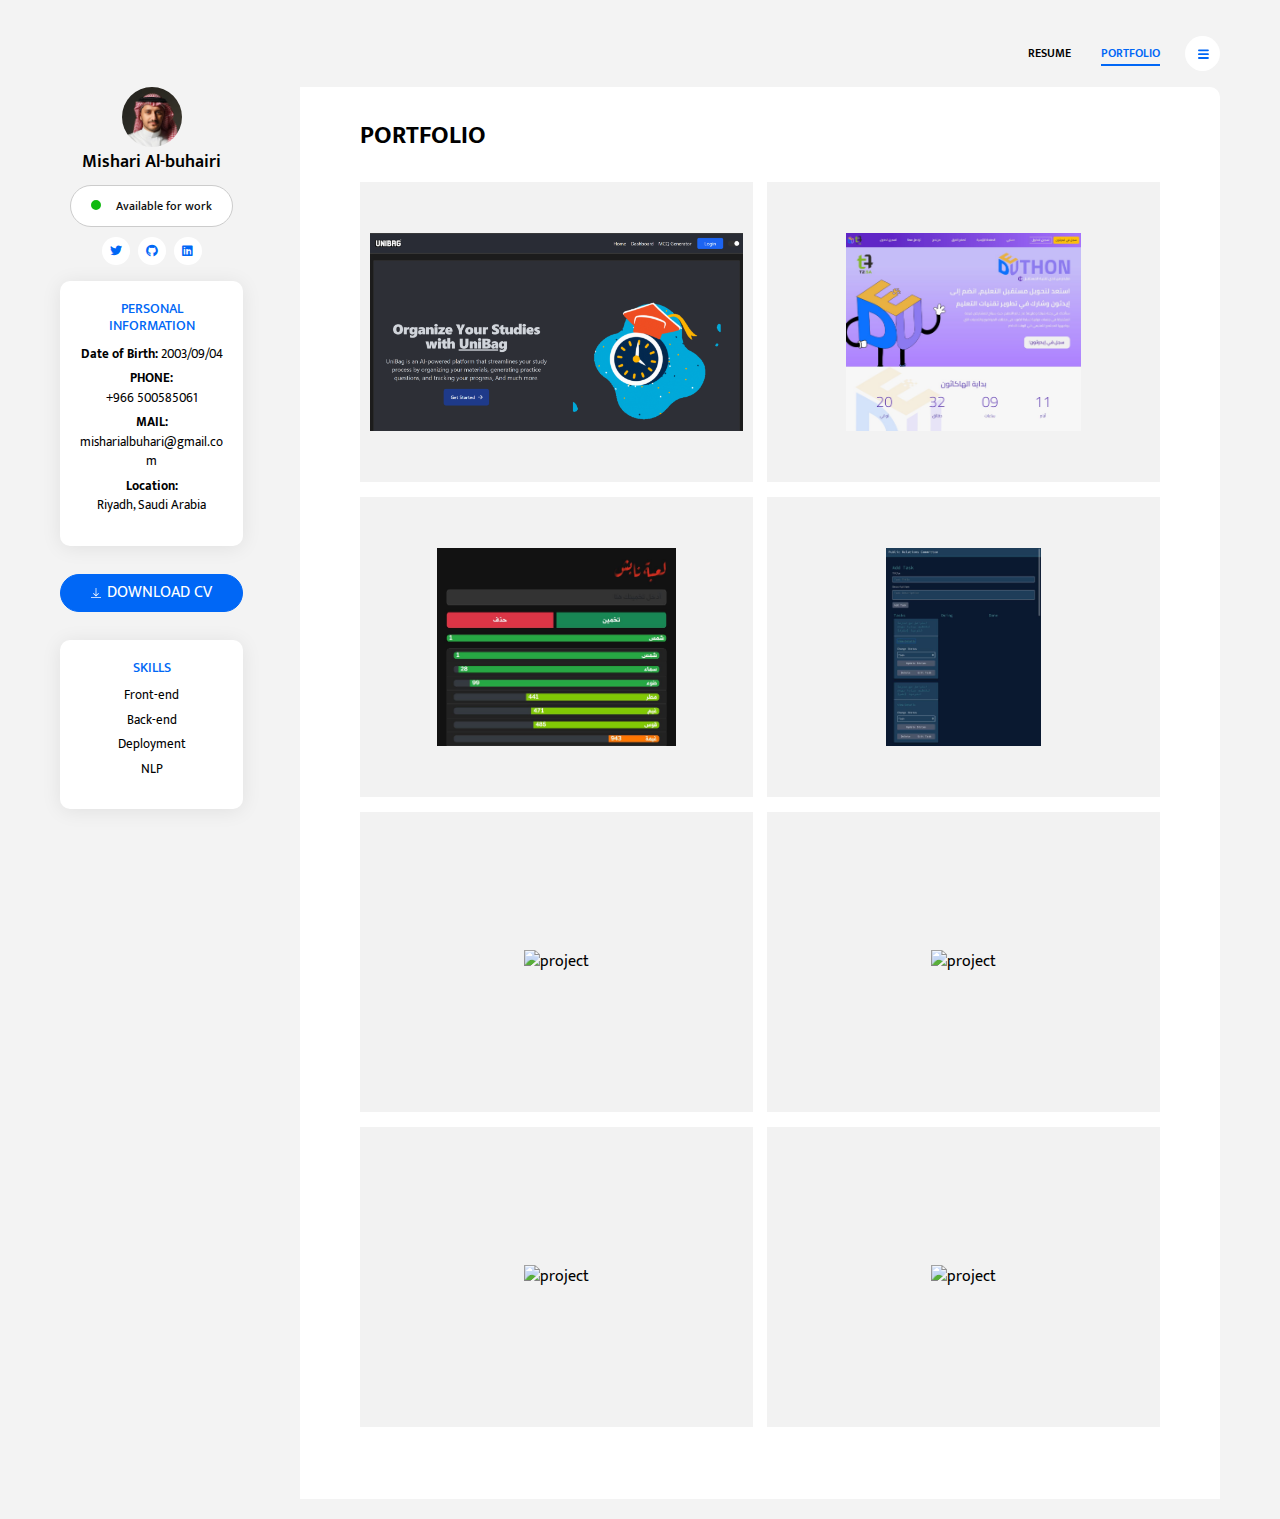
==== portfolio/index.html @ 57e5e0df "first commit" ====
<!DOCTYPE html>
<html lang="en">

<head>
    <meta charset="UTF-8">
    <meta name="viewport" content="width=device-width, initial-scale=1.0">
    <meta http-equiv="X-UA-Compatible" content="ie=edge">
    <title>Portfolio</title>
    <link rel="icon" href="../assets/images/cv.png" type="icon">
    <link href="https://fonts.googleapis.com/css?family=Mukta:300,400,500,600,700&display=swap" rel="stylesheet">
    <link rel="stylesheet" href="../assets/vendors/@fortawesome/fontawesome-free/css/all.min.css">
    <link rel="stylesheet" href="../assets/css/live-resume.css">
</head>

<body>
    <header>
        <div class=" ml-auto mr-3 ml-md-0 mr-md-auto">
        </div>
        <nav class="collapsible-nav" id="collapsible-nav">


            <a href="/" class="nav-link ">RESUME</a>
            <!-- <a href="resume.html" class="nav-link "></a> -->
            <a href="/portfolio" class="nav-link active ">PORTFOLIO</a>
     
        </nav>
        <button class="btn btn-menu-toggle btn-white rounded-circle" data-toggle="collapsible-nav"
            data-target="collapsible-nav"><img src="../assets/images/hamburger.svg" alt="hamburger"></button>

    </header>
    <div class="content-wrapper">
        <aside>
            <div class="profile-img-wrapper">
                <img src="../assets/images/profile_pic_mini.jpg" alt="profile">
            </div>
            <h1 class="profile-name">Mishari Al-buhairi</h1>
            <div>




                <div class="text-center" style="text-align: center;">
                    <span class="badge badge-white badge-pill profile-designation" style="display: inline-flex; align-items: center; padding: 10px 20px; border-radius: 50px; background-color: #fff; border: 1px solid #ccc;">
                        <!-- Pulsing Dot -->
                        <div id="holder" style="margin-right: 10px; position: relative; width: 15px; height: 12px;">
                            <div style="width: 10px; height: 10px; border: 5px solid #11ba11; border-radius: 30px; background-color: #00FF00; z-index: 10; position: absolute; left: 0px; top: 0px;"></div>
                            <div style="border: 10px solid #00FF00; background: transparent; border-radius: 60px; height: 50px; width: 50px; animation: pulse 3s ease-out infinite; position: absolute; top: -20px; left: -20px; z-index: 1; opacity: 0;"></div>
                        </div>
                        <!-- Text -->
                        <span>Available for work</span>
                    </span>
                </div>
                
                <!-- Pulsing Animation -->
                <style>
                @keyframes pulse {
                  0% {
                    transform: scale(0);
                    opacity: 0.0;
                  }
                  25% {
                    transform: scale(0);
                    opacity: 0.1;
                  }
                  50% {
                    transform: scale(0.1);
                    opacity: 0.3;
                  }
                  75% {
                    transform: scale(0.5);
                    opacity: 0.5;
                  }
                  100% {
                    transform: scale(1);
                    opacity: 0.0;
                  }
                }
                </style>
                
                
                
                
                
            
                


            
                
                




            </div>

            <nav class="social-links">
                <a href="https://x.com/misharibuhairi" class="social-link"><i class="fab fa-twitter"></i></a>
                <a href="https://github.com/misharii" class="social-link"><i class="fab fa-github"></i></a>
                <a href="https://www.linkedin.com/in/mishari-albuhari" class="social-link"><i class="fab fa-linkedin"></i></a>
            </nav>
            <div class="widget">
                <div class="widget card">
                    <div class="card-body">
                        <div class="widget-content">
                            <h5 class="widget-title card-title">Personal Information</h5>
                            <p><strong>Date of Birth:</strong> 2003/09/04</p>
                            <p><strong>PHONE:</strong><br>
                                 +966 500585061</p>
                            <p><strong>MAIL:</strong><br> misharialbuhari@gmail.com</p>
                            <p><strong>Location:</strong><br> Riyadh, Saudi Arabia</p>
                        </div>
                    </div>
                </div>
                
            
            
            <div>
                <a href="../assets/resume/Mishari-resume.pdf" download="Mishari-resume.pdf">
                    <button class="btn btn-download-cv btn-primary rounded-pill">
                        <img src="../assets/images/download.svg" alt="download" class="btn-img">DOWNLOAD CV</button>
                </a>
            </div>
            

            </div>
            <div class="widget card">
                <div class="card-body">
                    <div class="widget-content">
                        <h5 class="widget-title card-title">Skills</h5>
                        <p>Front-end</p>
                        <p>Back-end</p>
                        <p>Deployment</p>
                        <p>NLP</p>
                        <p></p>

                    </div>
                </div>
            </div>
        </aside>
        <main>
            <section class="portfolio-section">
                <h2 class="section-title">PORTFOLIO</h2>
                
                <div class="portfolio-wrapper">
                    
                    <a class="portfolio-item hover-box" href="https://unibag.ngrok.io">
                        <img src="../assets/images/unibag.png" alt="project" class="portfolio-item-img">
                        <figcaption class="portfolio-item-details  overlay">
                            <h5 class="portfolio-item-title">UNIBAG</h5>
                            <p class="portfolio-item-description">AI-powered platform that streamlines your study process by organizing your materials, generating practice questions, and tracking your progress, And much more.</p>
                        </figcaption>
                    </a>
                    
                    <a class="portfolio-item hover-box" href="https://eduthon.sa">
                        <img src="../assets/images/eduthon_index.jpg" alt="project" class="portfolio-item-img">
                        <figcaption class="portfolio-item-details overlay">
                            <h5 class="portfolio-item-title">EduThon Website</h5>
                            <p class="portfolio-item-description">Eduthon website where people can register and join and create teams for the contest and communicate together.</p>
                        </figcaption>
                    </a>

                    <a class="portfolio-item hover-box" href="nabesh.xyz">
                        <img src="../assets/images/nabesh_ui.jpg" alt="project" class="portfolio-item-img">
                        <figcaption class="portfolio-item-details overlay">
                            <h5 class="portfolio-item-title">Nabesh game</h5>
                            <p class="portfolio-item-description">Arabic word Similarity game AI-powered ranking system similar to Contexto by NYtimes</p>
                        </figcaption>
                    </a>

                    <a class="portfolio-item hover-box">
                        <img src="../assets/images/task_app.jpg" alt="project" class="portfolio-item-img">
                        <figcaption class="portfolio-item-details overlay">
                            <h5 class="portfolio-item-title">Task managment</h5>
                            <p class="portfolio-item-description">a Task managment app similar to Trello and was there to acomdate the need to manages tasks for cyber security club in King saud University insted of paid apps like trello</p>
                        </figcaption>
                    </a>

                    <figure class="portfolio-item hover-box">
                        <img src="../assets/images/img_5.png" alt="project" class="portfolio-item-img">
                        <figcaption class="portfolio-item-details overlay">
                            <h5 class="portfolio-item-title">PROJECT 05</h5>
                            <p class="portfolio-item-description">Branding, Photography</p>
                        </figcaption>
                    </figure>
                    <figure class="portfolio-item hover-box">
                        <img src="../assets/images/img_6.png" alt="project" class="portfolio-item-img">
                        <figcaption class="portfolio-item-details overlay">
                            <h5 class="portfolio-item-title">PROJECT 06</h5>
                            <p class="portfolio-item-description">Branding, Photography</p>
                        </figcaption>
                    </figure>
                    <figure class="portfolio-item hover-box">
                        <img src="../assets/images/img_7.png" alt="project" class="portfolio-item-img">
                        <figcaption class="portfolio-item-details overlay">
                            <h5 class="portfolio-item-title">PROJECT 07</h5>
                            <p class="portfolio-item-description">Branding, Photography</p>
                        </figcaption>
                    </figure>
                    <figure class="portfolio-item hover-box">
                        <img src="../assets/images/img_8.png" alt="project" class="portfolio-item-img">
                        <figcaption class="portfolio-item-details overlay">
                            <h5 class="portfolio-item-title">PROJECT 08</h5>
                            <p class="portfolio-item-description">Branding, Photography</p>
                        </figcaption>
                    </figure>
                </div>

            </section>
        </main>
    </div>
    <script src="../assets/vendors/jquery/dist/jquery.min.js"></script>
    <script src="../assets/vendors/@popperjs/core/dist/umd/popper-base.min.js"></script>
    <script src="../assets/vendors/bootstrap/dist/js/bootstrap.min.js"></script>
    <script src="../assets/vendors/entry/jq.entry.min.js"></script>
    <script src="../assets/js/live-resume.js"></script>
</body>

</html>
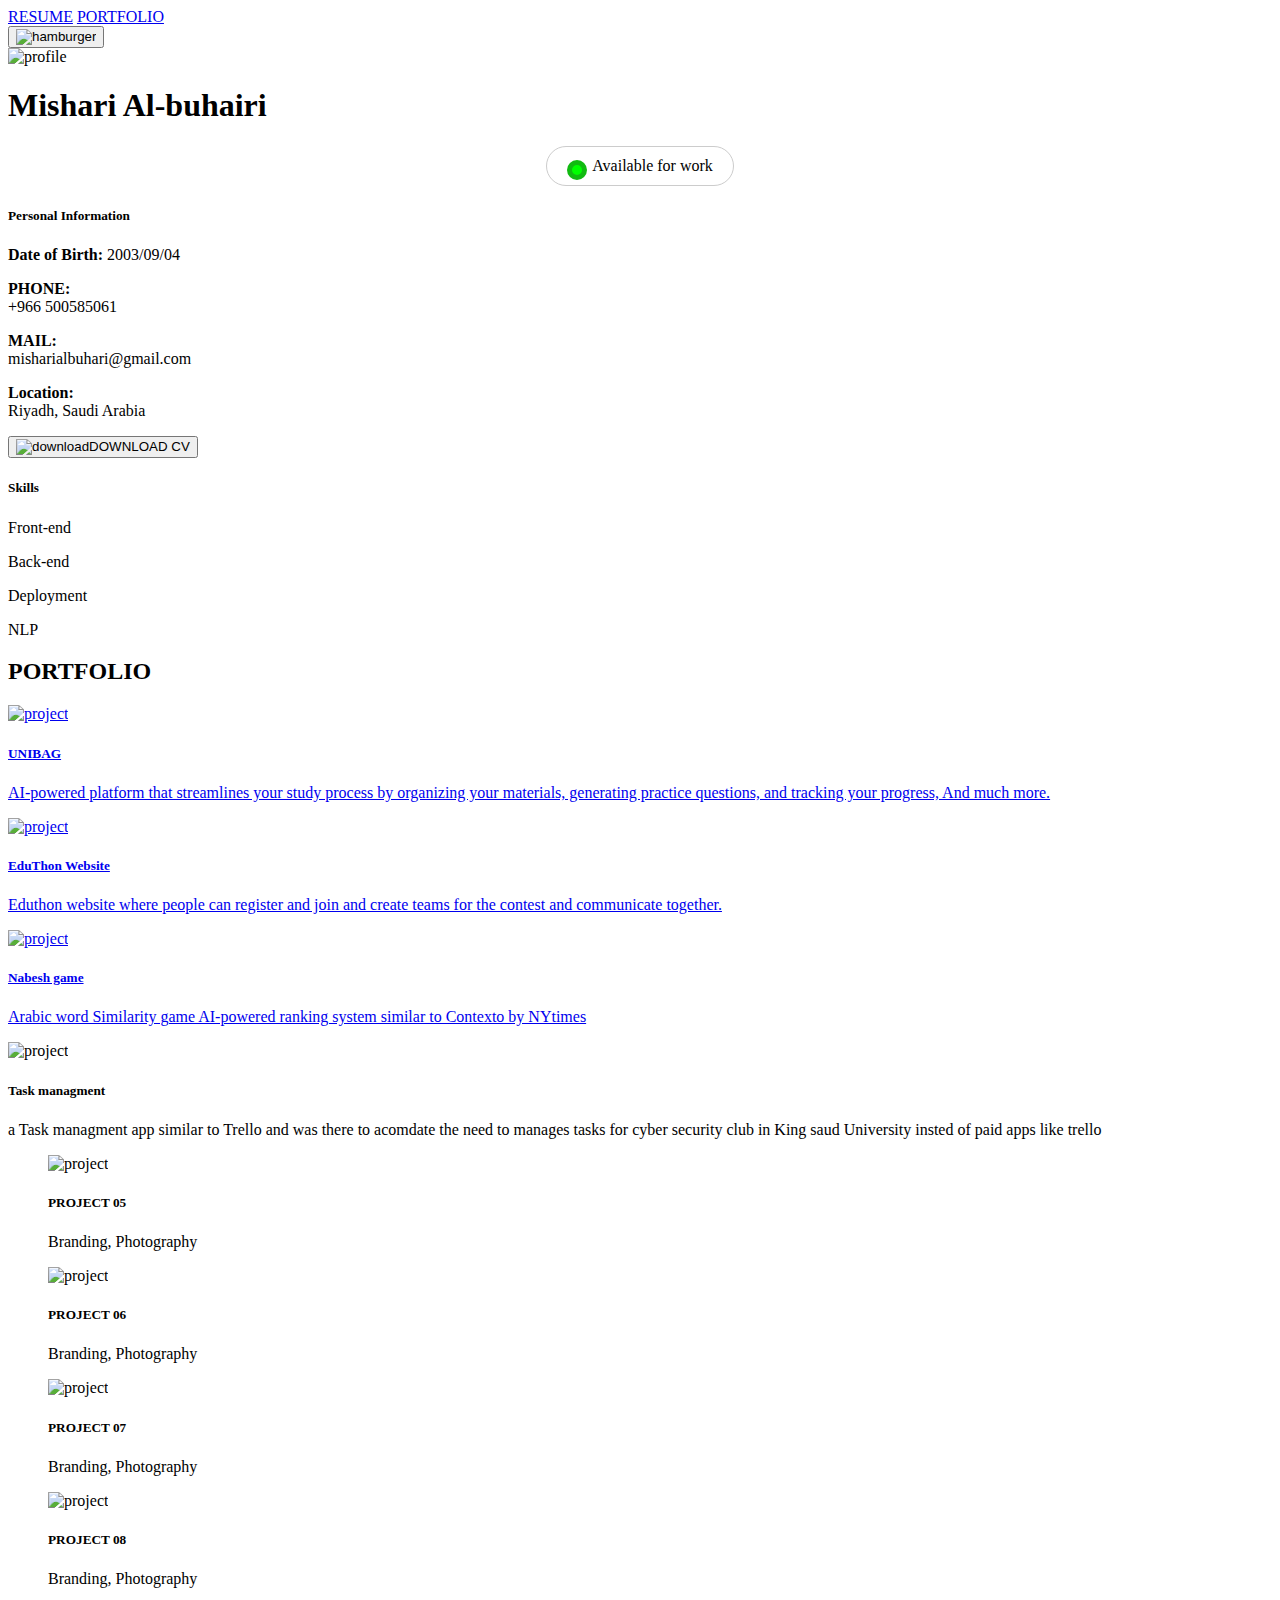
==== commit 191e3905: "Update index.html" ====
--- a/portfolio/index.html
+++ b/portfolio/index.html
@@ -6,10 +6,10 @@
     <meta name="viewport" content="width=device-width, initial-scale=1.0">
     <meta http-equiv="X-UA-Compatible" content="ie=edge">
     <title>Portfolio</title>
-    <link rel="icon" href="../assets/images/cv.png" type="icon">
+    <link rel="icon" href="assets/images/cv.png" type="icon">
     <link href="https://fonts.googleapis.com/css?family=Mukta:300,400,500,600,700&display=swap" rel="stylesheet">
-    <link rel="stylesheet" href="../assets/vendors/@fortawesome/fontawesome-free/css/all.min.css">
-    <link rel="stylesheet" href="../assets/css/live-resume.css">
+    <link rel="stylesheet" href="assets/vendors/@fortawesome/fontawesome-free/css/all.min.css">
+    <link rel="stylesheet" href="assets/css/live-resume.css">
 </head>
 
 <body>
@@ -25,13 +25,13 @@
      
         </nav>
         <button class="btn btn-menu-toggle btn-white rounded-circle" data-toggle="collapsible-nav"
-            data-target="collapsible-nav"><img src="../assets/images/hamburger.svg" alt="hamburger"></button>
+            data-target="collapsible-nav"><img src="assets/images/hamburger.svg" alt="hamburger"></button>
 
     </header>
     <div class="content-wrapper">
         <aside>
             <div class="profile-img-wrapper">
-                <img src="../assets/images/profile_pic_mini.jpg" alt="profile">
+                <img src="assets/images/profile_pic_mini.jpg" alt="profile">
             </div>
             <h1 class="profile-name">Mishari Al-buhairi</h1>
             <div>
@@ -116,9 +116,9 @@
             
             
             <div>
-                <a href="../assets/resume/Mishari-resume.pdf" download="Mishari-resume.pdf">
+                <a href="assets/resume/Mishari-resume.pdf" download="Mishari-resume.pdf">
                     <button class="btn btn-download-cv btn-primary rounded-pill">
-                        <img src="../assets/images/download.svg" alt="download" class="btn-img">DOWNLOAD CV</button>
+                        <img src="assets/images/download.svg" alt="download" class="btn-img">DOWNLOAD CV</button>
                 </a>
             </div>
             
@@ -145,7 +145,7 @@
                 <div class="portfolio-wrapper">
                     
                     <a class="portfolio-item hover-box" href="https://unibag.ngrok.io">
-                        <img src="../assets/images/unibag.png" alt="project" class="portfolio-item-img">
+                        <img src="assets/images/unibag.png" alt="project" class="portfolio-item-img">
                         <figcaption class="portfolio-item-details  overlay">
                             <h5 class="portfolio-item-title">UNIBAG</h5>
                             <p class="portfolio-item-description">AI-powered platform that streamlines your study process by organizing your materials, generating practice questions, and tracking your progress, And much more.</p>
@@ -153,7 +153,7 @@
                     </a>
                     
                     <a class="portfolio-item hover-box" href="https://eduthon.sa">
-                        <img src="../assets/images/eduthon_index.jpg" alt="project" class="portfolio-item-img">
+                        <img src="assets/images/eduthon_index.jpg" alt="project" class="portfolio-item-img">
                         <figcaption class="portfolio-item-details overlay">
                             <h5 class="portfolio-item-title">EduThon Website</h5>
                             <p class="portfolio-item-description">Eduthon website where people can register and join and create teams for the contest and communicate together.</p>
@@ -161,7 +161,7 @@
                     </a>
 
                     <a class="portfolio-item hover-box" href="nabesh.xyz">
-                        <img src="../assets/images/nabesh_ui.jpg" alt="project" class="portfolio-item-img">
+                        <img src="assets/images/nabesh_ui.jpg" alt="project" class="portfolio-item-img">
                         <figcaption class="portfolio-item-details overlay">
                             <h5 class="portfolio-item-title">Nabesh game</h5>
                             <p class="portfolio-item-description">Arabic word Similarity game AI-powered ranking system similar to Contexto by NYtimes</p>
@@ -169,7 +169,7 @@
                     </a>
 
                     <a class="portfolio-item hover-box">
-                        <img src="../assets/images/task_app.jpg" alt="project" class="portfolio-item-img">
+                        <img src="assets/images/task_app.jpg" alt="project" class="portfolio-item-img">
                         <figcaption class="portfolio-item-details overlay">
                             <h5 class="portfolio-item-title">Task managment</h5>
                             <p class="portfolio-item-description">a Task managment app similar to Trello and was there to acomdate the need to manages tasks for cyber security club in King saud University insted of paid apps like trello</p>
@@ -177,28 +177,28 @@
                     </a>
 
                     <figure class="portfolio-item hover-box">
-                        <img src="../assets/images/img_5.png" alt="project" class="portfolio-item-img">
+                        <img src="assets/images/img_5.png" alt="project" class="portfolio-item-img">
                         <figcaption class="portfolio-item-details overlay">
                             <h5 class="portfolio-item-title">PROJECT 05</h5>
                             <p class="portfolio-item-description">Branding, Photography</p>
                         </figcaption>
                     </figure>
                     <figure class="portfolio-item hover-box">
-                        <img src="../assets/images/img_6.png" alt="project" class="portfolio-item-img">
+                        <img src="assets/images/img_6.png" alt="project" class="portfolio-item-img">
                         <figcaption class="portfolio-item-details overlay">
                             <h5 class="portfolio-item-title">PROJECT 06</h5>
                             <p class="portfolio-item-description">Branding, Photography</p>
                         </figcaption>
                     </figure>
                     <figure class="portfolio-item hover-box">
-                        <img src="../assets/images/img_7.png" alt="project" class="portfolio-item-img">
+                        <img src="assets/images/img_7.png" alt="project" class="portfolio-item-img">
                         <figcaption class="portfolio-item-details overlay">
                             <h5 class="portfolio-item-title">PROJECT 07</h5>
                             <p class="portfolio-item-description">Branding, Photography</p>
                         </figcaption>
                     </figure>
                     <figure class="portfolio-item hover-box">
-                        <img src="../assets/images/img_8.png" alt="project" class="portfolio-item-img">
+                        <img src="assets/images/img_8.png" alt="project" class="portfolio-item-img">
                         <figcaption class="portfolio-item-details overlay">
                             <h5 class="portfolio-item-title">PROJECT 08</h5>
                             <p class="portfolio-item-description">Branding, Photography</p>
@@ -209,11 +209,11 @@
             </section>
         </main>
     </div>
-    <script src="../assets/vendors/jquery/dist/jquery.min.js"></script>
-    <script src="../assets/vendors/@popperjs/core/dist/umd/popper-base.min.js"></script>
-    <script src="../assets/vendors/bootstrap/dist/js/bootstrap.min.js"></script>
-    <script src="../assets/vendors/entry/jq.entry.min.js"></script>
-    <script src="../assets/js/live-resume.js"></script>
+    <script src="assets/vendors/jquery/dist/jquery.min.js"></script>
+    <script src="assets/vendors/@popperjs/core/dist/umd/popper-base.min.js"></script>
+    <script src="assets/vendors/bootstrap/dist/js/bootstrap.min.js"></script>
+    <script src="assets/vendors/entry/jq.entry.min.js"></script>
+    <script src="assets/js/live-resume.js"></script>
 </body>
 
-</html>+</html>
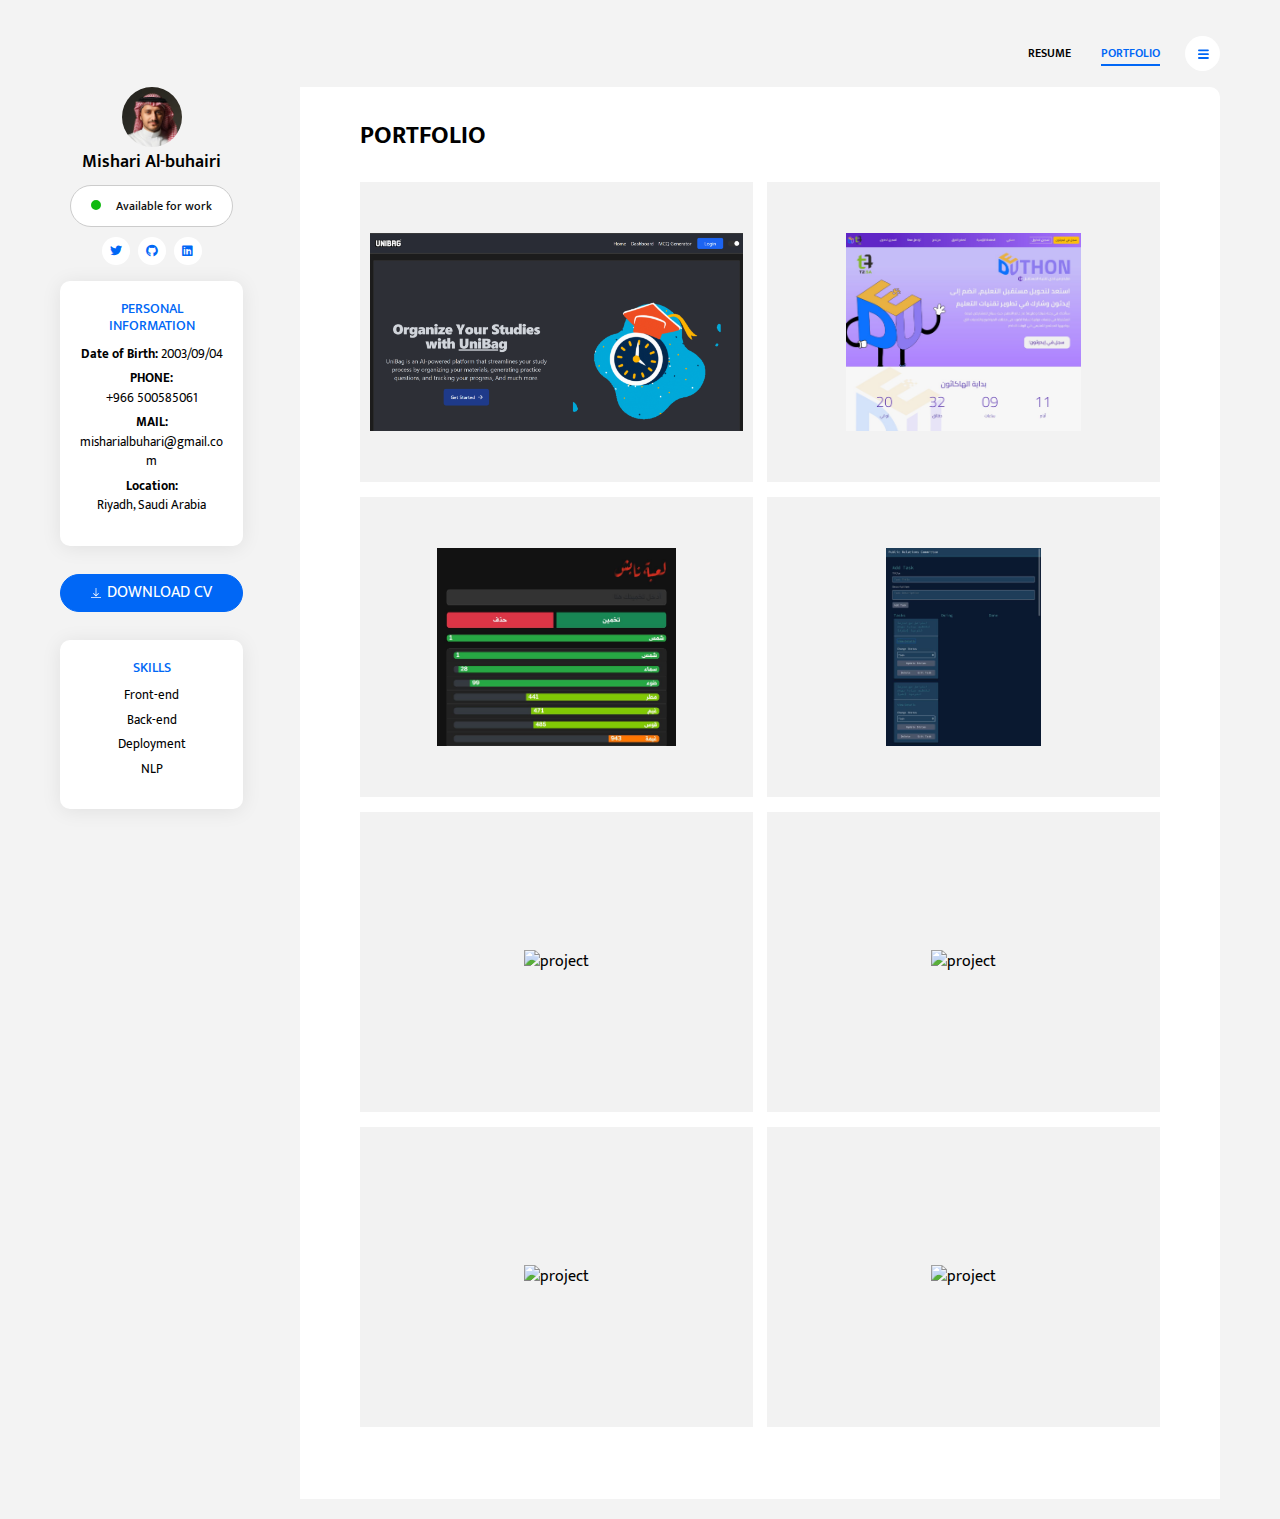
==== commit 18f51c68: "Update index.html" ====
--- a/portfolio/index.html
+++ b/portfolio/index.html
@@ -6,10 +6,10 @@
     <meta name="viewport" content="width=device-width, initial-scale=1.0">
     <meta http-equiv="X-UA-Compatible" content="ie=edge">
     <title>Portfolio</title>
-    <link rel="icon" href="assets/images/cv.png" type="icon">
+    <link rel="icon" href="../assets/images/cv.png" type="icon">
     <link href="https://fonts.googleapis.com/css?family=Mukta:300,400,500,600,700&display=swap" rel="stylesheet">
-    <link rel="stylesheet" href="assets/vendors/@fortawesome/fontawesome-free/css/all.min.css">
-    <link rel="stylesheet" href="assets/css/live-resume.css">
+    <link rel="stylesheet" href="../assets/vendors/@fortawesome/fontawesome-free/css/all.min.css">
+    <link rel="stylesheet" href="../assets/css/live-resume.css">
 </head>
 
 <body>
@@ -25,13 +25,13 @@
      
         </nav>
         <button class="btn btn-menu-toggle btn-white rounded-circle" data-toggle="collapsible-nav"
-            data-target="collapsible-nav"><img src="assets/images/hamburger.svg" alt="hamburger"></button>
+            data-target="collapsible-nav"><img src="../assets/images/hamburger.svg" alt="hamburger"></button>
 
     </header>
     <div class="content-wrapper">
         <aside>
             <div class="profile-img-wrapper">
-                <img src="assets/images/profile_pic_mini.jpg" alt="profile">
+                <img src="../assets/images/profile_pic_mini.jpg" alt="profile">
             </div>
             <h1 class="profile-name">Mishari Al-buhairi</h1>
             <div>
@@ -116,9 +116,9 @@
             
             
             <div>
-                <a href="assets/resume/Mishari-resume.pdf" download="Mishari-resume.pdf">
+                <a href="../assets/resume/Mishari-resume.pdf" download="Mishari-resume.pdf">
                     <button class="btn btn-download-cv btn-primary rounded-pill">
-                        <img src="assets/images/download.svg" alt="download" class="btn-img">DOWNLOAD CV</button>
+                        <img src="../assets/images/download.svg" alt="download" class="btn-img">DOWNLOAD CV</button>
                 </a>
             </div>
             
@@ -145,7 +145,7 @@
                 <div class="portfolio-wrapper">
                     
                     <a class="portfolio-item hover-box" href="https://unibag.ngrok.io">
-                        <img src="assets/images/unibag.png" alt="project" class="portfolio-item-img">
+                        <img src="../assets/images/unibag.png" alt="project" class="portfolio-item-img">
                         <figcaption class="portfolio-item-details  overlay">
                             <h5 class="portfolio-item-title">UNIBAG</h5>
                             <p class="portfolio-item-description">AI-powered platform that streamlines your study process by organizing your materials, generating practice questions, and tracking your progress, And much more.</p>
@@ -153,7 +153,7 @@
                     </a>
                     
                     <a class="portfolio-item hover-box" href="https://eduthon.sa">
-                        <img src="assets/images/eduthon_index.jpg" alt="project" class="portfolio-item-img">
+                        <img src="../assets/images/eduthon_index.jpg" alt="project" class="portfolio-item-img">
                         <figcaption class="portfolio-item-details overlay">
                             <h5 class="portfolio-item-title">EduThon Website</h5>
                             <p class="portfolio-item-description">Eduthon website where people can register and join and create teams for the contest and communicate together.</p>
@@ -161,7 +161,7 @@
                     </a>
 
                     <a class="portfolio-item hover-box" href="nabesh.xyz">
-                        <img src="assets/images/nabesh_ui.jpg" alt="project" class="portfolio-item-img">
+                        <img src="../assets/images/nabesh_ui.jpg" alt="project" class="portfolio-item-img">
                         <figcaption class="portfolio-item-details overlay">
                             <h5 class="portfolio-item-title">Nabesh game</h5>
                             <p class="portfolio-item-description">Arabic word Similarity game AI-powered ranking system similar to Contexto by NYtimes</p>
@@ -169,7 +169,7 @@
                     </a>
 
                     <a class="portfolio-item hover-box">
-                        <img src="assets/images/task_app.jpg" alt="project" class="portfolio-item-img">
+                        <img src="../assets/images/task_app.jpg" alt="project" class="portfolio-item-img">
                         <figcaption class="portfolio-item-details overlay">
                             <h5 class="portfolio-item-title">Task managment</h5>
                             <p class="portfolio-item-description">a Task managment app similar to Trello and was there to acomdate the need to manages tasks for cyber security club in King saud University insted of paid apps like trello</p>
@@ -177,28 +177,28 @@
                     </a>
 
                     <figure class="portfolio-item hover-box">
-                        <img src="assets/images/img_5.png" alt="project" class="portfolio-item-img">
+                        <img src="../assets/images/img_5.png" alt="project" class="portfolio-item-img">
                         <figcaption class="portfolio-item-details overlay">
                             <h5 class="portfolio-item-title">PROJECT 05</h5>
                             <p class="portfolio-item-description">Branding, Photography</p>
                         </figcaption>
                     </figure>
                     <figure class="portfolio-item hover-box">
-                        <img src="assets/images/img_6.png" alt="project" class="portfolio-item-img">
+                        <img src="../assets/images/img_6.png" alt="project" class="portfolio-item-img">
                         <figcaption class="portfolio-item-details overlay">
                             <h5 class="portfolio-item-title">PROJECT 06</h5>
                             <p class="portfolio-item-description">Branding, Photography</p>
                         </figcaption>
                     </figure>
                     <figure class="portfolio-item hover-box">
-                        <img src="assets/images/img_7.png" alt="project" class="portfolio-item-img">
+                        <img src="../assets/images/img_7.png" alt="project" class="portfolio-item-img">
                         <figcaption class="portfolio-item-details overlay">
                             <h5 class="portfolio-item-title">PROJECT 07</h5>
                             <p class="portfolio-item-description">Branding, Photography</p>
                         </figcaption>
                     </figure>
                     <figure class="portfolio-item hover-box">
-                        <img src="assets/images/img_8.png" alt="project" class="portfolio-item-img">
+                        <img src="../assets/images/img_8.png" alt="project" class="portfolio-item-img">
                         <figcaption class="portfolio-item-details overlay">
                             <h5 class="portfolio-item-title">PROJECT 08</h5>
                             <p class="portfolio-item-description">Branding, Photography</p>
@@ -209,11 +209,11 @@
             </section>
         </main>
     </div>
-    <script src="assets/vendors/jquery/dist/jquery.min.js"></script>
-    <script src="assets/vendors/@popperjs/core/dist/umd/popper-base.min.js"></script>
-    <script src="assets/vendors/bootstrap/dist/js/bootstrap.min.js"></script>
-    <script src="assets/vendors/entry/jq.entry.min.js"></script>
-    <script src="assets/js/live-resume.js"></script>
+    <script src="../assets/vendors/jquery/dist/jquery.min.js"></script>
+    <script src="../assets/vendors/@popperjs/core/dist/umd/popper-base.min.js"></script>
+    <script src="../assets/vendors/bootstrap/dist/js/bootstrap.min.js"></script>
+    <script src="../assets/vendors/entry/jq.entry.min.js"></script>
+    <script src="../assets/js/live-resume.js"></script>
 </body>
 
 </html>
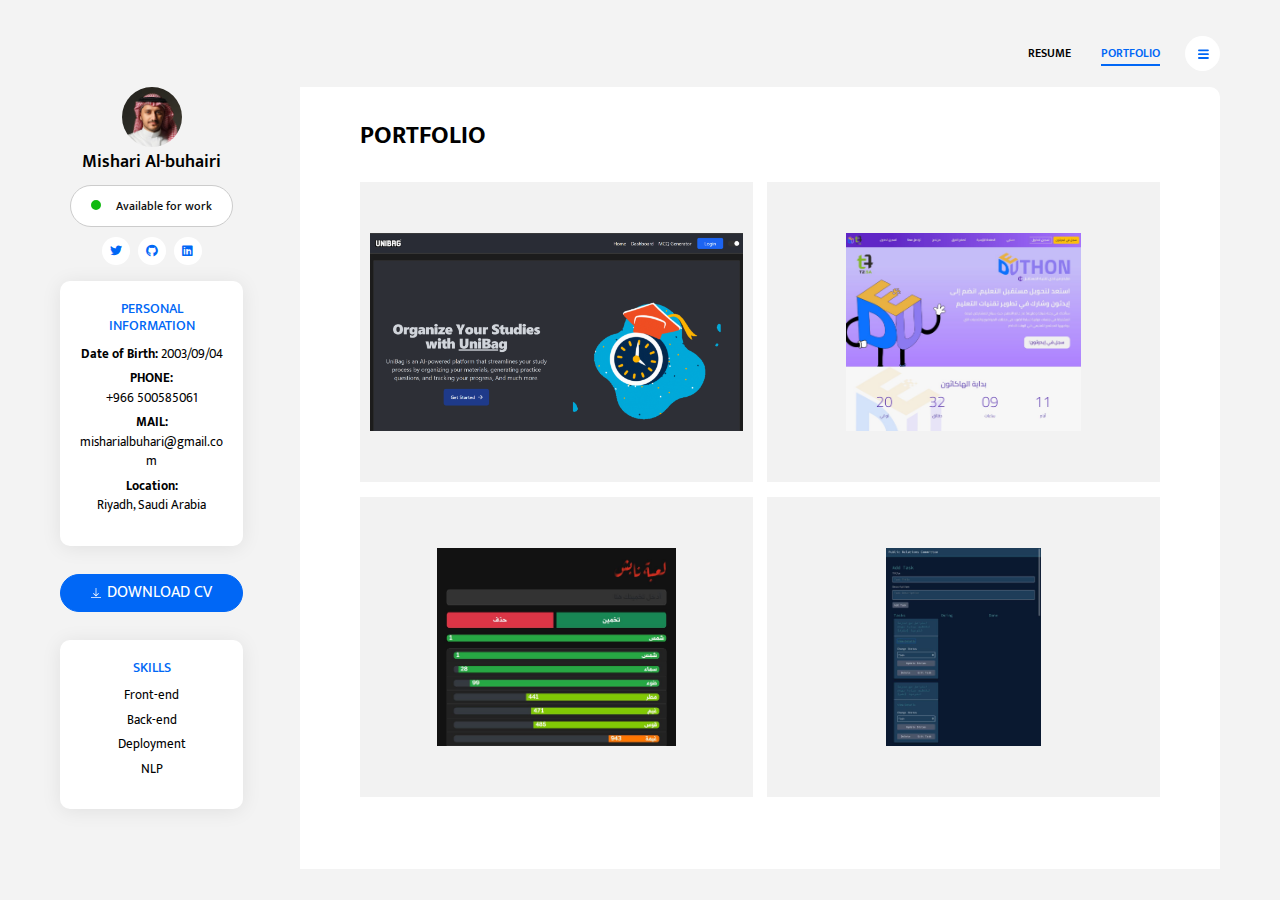
==== commit e40afc77: "Update index.html" ====
--- a/portfolio/index.html
+++ b/portfolio/index.html
@@ -19,9 +19,9 @@
         <nav class="collapsible-nav" id="collapsible-nav">
 
 
-            <a href="/" class="nav-link ">RESUME</a>
+            <a href="/resume-vs" class="nav-link ">RESUME</a>
             <!-- <a href="resume.html" class="nav-link "></a> -->
-            <a href="/portfolio" class="nav-link active ">PORTFOLIO</a>
+            <a href="/resume-vs/portfolio" class="nav-link active ">PORTFOLIO</a>
      
         </nav>
         <button class="btn btn-menu-toggle btn-white rounded-circle" data-toggle="collapsible-nav"
@@ -176,6 +176,7 @@
                         </figcaption>
                     </a>
 
+<!--                     
                     <figure class="portfolio-item hover-box">
                         <img src="../assets/images/img_5.png" alt="project" class="portfolio-item-img">
                         <figcaption class="portfolio-item-details overlay">
@@ -206,7 +207,7 @@
                     </figure>
                 </div>
 
-            </section>
+            </section> -->
         </main>
     </div>
     <script src="../assets/vendors/jquery/dist/jquery.min.js"></script>
